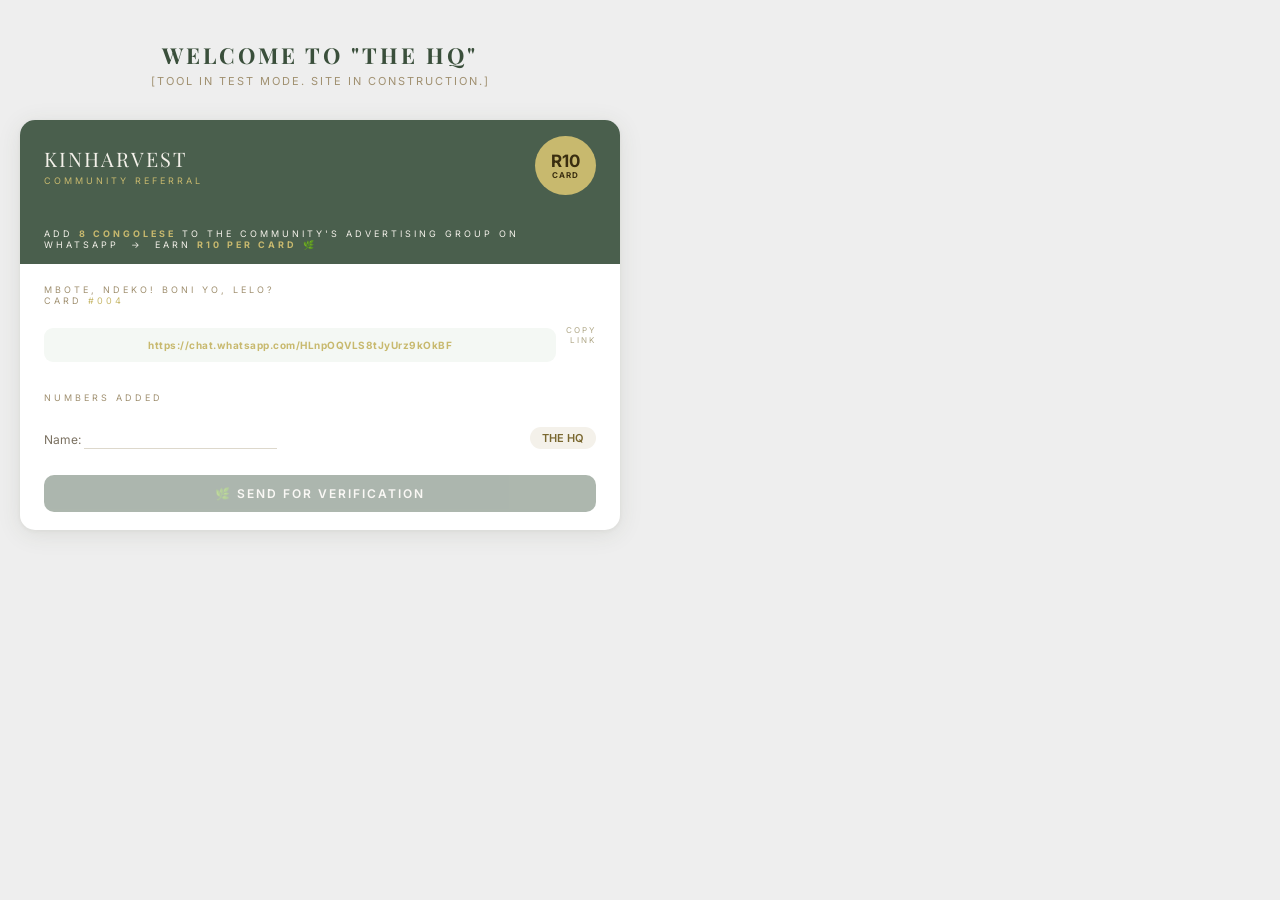
==== hq/index.html @ 48ca047e "Update index.html" ====
<!DOCTYPE html>
<html lang="en">
<head>
<meta charset="UTF-8" />
<meta name="viewport" content="width=device-width, initial-scale=1.0"/>
<title>THE HQ / Loyalty Cards</title>
<style>
  @import url('https://fonts.googleapis.com/css2?family=Playfair+Display:ital,wght@0,700;1,400&family=Inter:wght@400;500;600&display=swap');

  * { margin: 0; padding: 0; font-size: 1em; box-sizing: border-box; }
  
  
  .reward-badge { background: #c8b96e; }
  .brand span,
  .card-number-value,
  .card-rule-inline strong,
  .member-label span,
  .slot-number { color: #c8b96e; }

  body {
    min-height: 100vh;
    background: #eee;
    display: flex;
    flex-direction: column;
    align-items: center;
    gap: 32px;
    padding: 40px 20px 60px;
    font-family: 'Inter', sans-serif;
  }

  .page-title { text-align: center; }
  .page-title h1 {
    font-family: 'Playfair Display', serif;
    font-size: 22px;
    color: #3a4f3b;
    letter-spacing: 3px;
    text-transform: uppercase;
  }
  .page-title p {
    font-size: 11px;
    color: #a09070;
    letter-spacing: 2px;
    text-transform: uppercase;
    margin-top: 4px;
  }

  .section-label {
    width: 100%;
//    max-width: 380px;
    font-size: 10px;
    letter-spacing: 3px;
    text-transform: uppercase;
    color: #a09070;
    border-bottom: 1px solid #ddd8cc;
    padding-bottom: 8px;
  }

  /* CARD */
  .card {
    width: 100%;
//    max-width: 40em;
    background: white;
    border-radius: 15px;
    overflow: hidden;
    box-shadow: 0 4px 24px rgba(60,70,40,0.10), 0 1px 4px rgba(60,70,40,0.06);
  }

  .card-top {
    background: #4A5f4D;
    padding: 16px 24px 14px;
    display: flex;
    justify-content: space-between;
    align-items: center;
  }
  .brand {
    font-family: 'Playfair Display', serif;
    font-size: 20px;
    color: #f4f1ea;
    letter-spacing: 2px;
  }
  .brand span {
    display: block;
    font-family: 'Inter', sans-serif;
    font-size: 9px;
    letter-spacing: 3px;
    text-transform: uppercase;
    margin-top: 3px;
  }
  .reward-badge {
    padding: 1em;
    color: #3a2e10;
    border-radius: 50%;
    display: flex;
    flex-direction: column;
    align-items: center;
    justify-content: center;
    font-weight: 700;
    line-height: 1.1;
    flex-shrink: 0;
  }
  .reward-badge .amount { font-size: 17px; }
  .reward-badge .label { font-size: 8px; letter-spacing: 1px; text-transform: uppercase; }

  /* BODY */
  .card-body { padding: 20px 24px 18px; }

  /* RULE INSIDE BODY */
  .card-rule-inline {
    background: #f4f8f4;
    border-radius: 9px;
    padding: 9px 12px;
    font-size: 10px;
    color: #4A5f4D;
    letter-spacing: 0.5px;
    line-height: 1.6;
    margin-bottom: 16px;
    text-align: center;
    word-break: break-all;
  }

  /* MEMBER ROW */
  .member-row {
    display: flex;
    align-items: center;
    justify-content: space-between;
    gap: 10px;
    margin-bottom: 14px;
  }
  .member-name-block { flex: 1; }
  .member-label {
    font-size: 9px;
    letter-spacing: 3px;
    text-transform: uppercase;
    color: #a09070;
    margin-bottom: 2px;
  }
  .member-name-input {
    width: 100%;
    border: none;
    border-bottom: 1.5px solid #ddd8cc;
    font-family: 'Playfair Display', serif;
    font-size: 17px;
    color: #3a4f3b;
    background: transparent;
    outline: none;
    padding-bottom: 5px;
  }
  .member-name-input::placeholder { color: #ccc5b5; font-style: italic; }
  .member-name-input:focus { border-bottom-color: #4A5f4D; }

  .card-number-block {
    text-align: right;
    flex-shrink: 0;
  }
  .card-number-label {
    font-size: 8px;
    letter-spacing: 2px;
    text-transform: uppercase;
    color: #b0a888;
    display: block;
    margin-bottom: 2px;
  }
  .card-number-value {
    font-size: 13px;
    font-weight: 600;
    letter-spacing: 1px;
  }

  .slots-label {
    font-size: 9px;
    letter-spacing: 3px;
    text-transform: uppercase;
    color: #a09070;
    margin-bottom: 10px;
  }

  /* PHONE SLOTS */
  .phone-grid {
//    display: flex;
//    flex-direction: column;
 //   flex-wrap: wrap;
//    gap: 6px;
    margin-bottom: 14px;
    overflow: auto;
  }
  .phone-slot {
    display: flex; align-items: center; gap: 8px;
    margin: .4em 0;
    width: 50%;
    float: left; overflow: hidden;
  }
  .slot-number {
    font-size: 9px;
    font-weight: 600;
    width: 14px;
    text-align: right;
    flex-shrink: 0;
  }
  .slot-input {
    flex: 1;
    background: #faf8f4;
    border: none;
    border-radius: 7px;
    padding: 5px 10px;
    color: #3a4f3b;
    font-size: 11px;
    font-family: 'Inter', sans-serif;
    letter-spacing: 1px;
    outline: none;
    transition: background 0.2s;
  }
  .slot-input::placeholder { color: #ccc5b5; font-size: 10px; }
  .slot-input:focus { background: #fff; }
  .slot-input.valid   { background: #f4f8f4; color: #3a4f3b; }
  .slot-input.invalid { background: #ede4e4; color: #d9534f; }

  .slot-save {
    width: 30px; height: 30px;
    border-radius: 8px;
    border: none;
    background: #faf8f4;
    display: flex; align-items: center; justify-content: center;
    cursor: pointer;
    flex-shrink: 0;
    transition: background 0.2s;
    font-size: 14px;
  }
  .slot-save:hover:not(:disabled) { background: #fdf6e3; }
  .slot-save:disabled { opacity: 0.35; cursor: not-allowed; }
  .slot-save .icon-save { display: inline; }
  .slot-save .icon-spin { display: none; }
  .slot-save .icon-done { display: none; }
  .slot-save.loading .icon-save { display: none; }
  .slot-save.loading .icon-spin { display: inline; animation: spin 0.7s linear infinite; }
  .slot-save.loading .icon-done { display: none; }
  .slot-save.done .icon-save { display: none; }
  .slot-save.done .icon-spin { display: none; }
  .slot-save.done .icon-done { display: inline; }
  .slot-save.done { background: #eaf4eb; }

  @keyframes spin { from { transform: rotate(0deg); } to { transform: rotate(360deg); } }

  /* PROGRESS */
  .progress-row {
    display: flex;
    justify-content: space-between;
    align-items: center;
//    padding: 12px 0;
    padding-bottom: 12px;
  }
  .progress-text { font-size: 12px; color: #7a7060; }
  .progress-text strong { color: #4A5f4D; font-size: 15px; }
  
  .progress-text-input {
    border: none;
    padding: 0 !important;
    border-bottom: 1.5px solid #ddd8cc;
    font-family: 'Playfair Display', serif;
//    font-size: 17px;
    color: #3a4f3b;
    background: transparent;
    outline: none;
  }
  .progress-text-input::placeholder { color: #ccc5b5; }
  .earned-pill {
    background: #f4f1ea;
    color: #7a6830;
    font-size: 11px;
    font-weight: 600;
    padding: 4px 12px;
    border-radius: 20px;
    transition: all 0.3s;
  }
  .earned-pill.complete { background: #4A5f4D; color: #f4f1ea; }

  .send-verification-btn {
    width: 100%;
    background: #4A5f4D;
    color: #f4f1ea;
    border: none;
    border-radius: 10px;
    padding: 11px;
    font-family: 'Inter', sans-serif;
    font-size: 12px;
    font-weight: 600;
    letter-spacing: 2px;
    text-transform: uppercase;
    cursor: pointer;
    margin-top: 14px;
    transition: all 0.2s;
    display: flex; align-items: center; justify-content: center; gap: 8px;
  }
  .send-verification-btn:hover:not(:disabled) { background: #3a4f3b; }
  .send-verification-btn:disabled { opacity: 0.45; cursor: not-allowed; }
  .send-verification-btn.sent { background: #c8b96e; color: #3a2e10; pointer-events: none; }

  /* STATUS LEGEND */
  .status-legend {
    display: flex;
    gap: 20px;
    padding: 11px 24px;
    background: #faf8f4;
  }
  .legend-item {
    display: flex; align-items: center; gap: 6px;
    font-size: 9px; color: #a09070; letter-spacing: 1px;
  }
  .legend-icon { font-size: 14px; line-height: 1; }

  /* ===================== */
  /* PREVIOUS CARDS GRID   */
  /* ===================== */
  .prev-section {
    width: 100%;
//    max-width: 380px;
  }
  .prev-cards-grid {
    display: grid;
    grid-template-columns: 1fr 1fr;
    gap: 12px;
  }

  .mini-card {
    border-radius: 14px;
    overflow: hidden;
    box-shadow: 0 3px 14px rgba(60,70,40,0.12);
    display: flex;
    flex-direction: column;
    position: relative;
    background: #fff;
  }

  .mini-card-top {
    background: #4A5f4D;
    padding: 7px 10px 6px;
    display: flex;
    justify-content: space-between;
    align-items: center;
    flex-shrink: 0;
  }
  .mini-brand {
    font-family: 'Playfair Display', serif;
    color: #f4f1ea;
    font-size: 10px;
    letter-spacing: 1.5px;
  }
  .mini-card-num {
    font-size: 8px;
    color: #c8b96e;
    letter-spacing: 1px;
    text-align: right;
  }

  .mini-card-body {
    flex: 1;
    padding: 6px 10px 6px;
    display: flex;
    flex-direction: column;
    justify-content: space-between;
  }
  .mini-card-name {
    font-family: 'Playfair Display', serif;
    font-size: 12px;
    color: #3a4f3b;
//    white-space: nowrap;
//    overflow: hidden;
//    text-overflow: ellipsis;
    text-align: center;
  }
  .mini-dots {
    display: flex;
 //   gap: 0;
//    flex-wrap: wrap;
    margin: 4px;
    justify-content: center;
  }
  .mini-dot {
   margin: 0 .1em;
    border-radius: 50%;
    width: 4em; aspect-ratio: 1/1;
 //   flex-shrink: 0;
  }
  .mini-dot.v { background: #c8b96e; }
  .mini-dot.p { background: #ede4e4; }

  .mini-card-footer {
    display: flex;
    justify-content: space-between;
    align-items: center;
  }
  .mini-earned {
    font-size: 10px;
    font-weight: 600;
    color: #4A5f4D;
  }
  .mini-status {
    font-size: 8px;
    padding: 2px 7px;
    border-radius: 8px;
    text-transform: uppercase;
    letter-spacing: 0.8px;
    font-weight: 600;
  }
  .mini-status.paid { background: #eaf4eb; color: #3a7a3c; }
  .mini-status.pending { background: #fdf6e3; color: #9a7820; }

  /* Decorative leaf watermark */
  .mini-card-watermark {
    position: absolute;
    bottom: 4px; right: 8px;
    font-size: 28px;
    opacity: 0.07;
    pointer-events: none;
    line-height: 1;
  }
  
  /*** MEDIA-QUERIES ***/
  
  /*** CUSTOM CSS STYLE ***/
  body { max-width: 40em; }
  input { padding: 1em !important; }
  .card-top:nth-child(2) .brand span { color: #f4f1ea; }
  .card-top:nth-child(2) .brand span strong { color: #c8b96e; }
</style>
</head>
<body>

<div class="page-title">
  <h1>Welcome to "THE HQ"</h1>
				<p>[Tool in test mode. Site in construction.]</p>
</div>

<div class="card">
  <div class="card-top">
    <div class="brand">
      KINHARVEST
      <span>Community Referral</span>
    </div>
    <div class="reward-badge">
      <span class="amount">R10</span>
      <span class="label">card</span>
    </div>
  </div>
  <div class="card-top">
    <div class="brand">
      <span> Add <strong>8 Congolese</strong> to the community's advertising group on whatsapp &nbsp;→&nbsp; earn <strong>R10 per card</strong> 🌿</span>
    </div>
  </div>

  <div class="card-body">
    <div class="member-row">
      <div class="member-name-block">
        <div class="member-label">Mbote, Ndeko! Boni yo, lelo? <br />Card <span>#004</span></div>
        <br />
        <div class="card-rule-inline" behavior="alternate" id="copyLinkBtn2">
          <strong>https://chat.whatsapp.com/HLnpOQVLS8tJyUrz9kOkBF</strong>
        </div>
        <!--<input type="tel" class="member-name-input" id="memberName" placeholder="Enter your phone number…" />-->
      </div>
      <div class="card-number-block">
        <span class="card-number-label" id="copyLinkBtn"><br />Copy<br />Link</span>
        <!--<span class="card-number-value">#004</span>-->
      </div>
    </div>

    <div class="slots-label">Numbers Added</div>
    <div class="phone-grid" id="phoneGrid"></div>

    
    <div class="progress-row">
      <div class="progress-text">
        Name: <strong id="countDisplay"><input type="text" class="progress-text-input" id="memberName" /></strong>
      </div>
      <div class="earned-pill" id="earnedDisplay">THE HQ</div>
    </div>

    <button class="send-verification-btn" id="sendBtn" disabled>
      🌿 Send for Verification
    </button>
  </div>
  
</div>

<div class="prev-section">
  <div class="prev-cards-grid" id="prevCardsGrid"></div>
</div>

<script>
  
  
  const STORAGE_KEY = 'kinharvest_card_004';
  const grid = document.getElementById('phoneGrid');
  const countDisplay = document.getElementById('countDisplay');
  const earnedDisplay = document.getElementById('earnedDisplay');
  const sendBtn = document.getElementById('sendBtn');
  const memberNameInput = document.getElementById('memberName');
  const copyLinkBtn = document.getElementById('copyLinkBtn');
  const copyLinkBtn2 = document.getElementById('copyLinkBtn2');

  const inputs = [];
  const saveBtns = [];
  let autosaveTimers = [];

  const saved = JSON.parse(localStorage.getItem(STORAGE_KEY) || '{}');
  
  if (saved.memberName) memberNameInput.value = saved.memberName;

  /*
  memberNameInput.addEventListener('input', () => {
    clearTimeout(window._nameTimer);
    window._nameTimer = setTimeout(doSave, 3000);
  });
  */
  
  
  copyLinkBtn.addEventListener('click', () => {
    const link = 'https://chat.whatsapp.com/HLnpOQVLS8tJyUrz9kOkBF';
    if (navigator.clipboard) {
      navigator.clipboard.writeText(link).then(() => {
        copyLinkBtn.innerHTML = '📋✓<br />Copied!';
        copyLinkBtn.classList.add('copied');
        setTimeout(() => { copyLinkBtn.innerHTML = 'Copy<br />Link'; copyLinkBtn.classList.remove('copied'); }, 2500);
      });
    } else {
      const ta = document.createElement('textarea');
      ta.value = link;
      document.body.appendChild(ta);
      ta.select();
      document.execCommand('copy');
      document.body.removeChild(ta);
      copyLinkBtn.innerHTML = '📋✓<br />Copied!';
      copyLinkBtn.classList.add('copied');
      setTimeout(() => { copyLinkBtn.innerHTML = ' Copy<br />Link'; copyLinkBtn.classList.remove('copied'); }, 2500);
    }
  });
  copyLinkBtn2.addEventListener('click', () => {
    const link = 'https://chat.whatsapp.com/HLnpOQVLS8tJyUrz9kOkBF';
    if (navigator.clipboard) {
      navigator.clipboard.writeText(link).then(() => {
        copyLinkBtn.innerHTML = '📋✓<br />Copied!';
        copyLinkBtn.classList.add('copied');
        setTimeout(() => { copyLinkBtn.innerHTML = 'Copy<br />Link'; copyLinkBtn.classList.remove('copied'); }, 2500);
      });
    } else {
      const ta = document.createElement('textarea');
      ta.value = link;
      document.body.appendChild(ta);
      ta.select();
      document.execCommand('copy');
      document.body.removeChild(ta);
      copyLinkBtn.innerHTML = '📋✓<br />Copied!';
      copyLinkBtn.classList.add('copied');
      setTimeout(() => { copyLinkBtn.innerHTML = ' Copy<br />Link'; copyLinkBtn.classList.remove('copied'); }, 2500);
    }
  });


  // SA phone validation
  function validatePhone(val) {
    const clean = val.replace(/\s+/g, '');
    // +27 followed by 9 digits
    if (/^\+27\d{9}$/.test(clean)) return 'valid';
    // 0027 followed by 9 digits
    if (/^0027\d{9}$/.test(clean)) return 'valid';
    // 0 followed by 9 digits (10 total)
    if (/^0\d{9}$/.test(clean)) return 'valid';
    // has enough chars but doesn't match = invalid
    if (clean.length >= 10) return 'invalid';
    return 'empty';
  }

  for (let i = 0; i < 8; i++) {
    const slot = document.createElement('div');
    slot.className = 'phone-slot';

    const num = document.createElement('div');
    num.className = 'slot-number';
    num.textContent = i + 1;

    const input = document.createElement('input');
    input.type = 'tel';
    input.className = 'slot-input';
    input.placeholder = '+27 __ ___ ____';
    input.maxLength = 16;
    if (saved.numbers && saved.numbers[i]) {
      input.value = saved.numbers[i];
      const state = validatePhone(saved.numbers[i]);
      if (state === 'valid') input.classList.add('valid');
    }

    const saveBtn = document.createElement('button');
    saveBtn.className = 'slot-save';
    saveBtn.title = 'Save number';
    saveBtn.innerHTML = `
      <span class="icon-save">💾</span>
      <span class="icon-spin">⟳</span>
      <span class="icon-done">✔</span>
    `;
    saveBtn.disabled = true;

    if (saved.numbers && saved.numbers[i] && validatePhone(saved.numbers[i]) === 'valid') {
      saveBtn.classList.add('done');
      saveBtn.disabled = false;
    }

    input.addEventListener('input', () => {
      const state = validatePhone(input.value);
      input.classList.remove('valid', 'invalid');
      if (state === 'valid') {
        input.classList.add('valid');
        saveBtn.disabled = false;
      } else if (state === 'invalid') {
        input.classList.add('invalid');
        saveBtn.disabled = true;
      } else {
        saveBtn.disabled = true;
      }
      // Reset save btn on edit
      saveBtn.classList.remove('done', 'loading');

      // Autosave per slot after 3s
      clearTimeout(autosaveTimers[i]);
      if (state === 'valid') {
        autosaveTimers[i] = setTimeout(() => {
          doSave();
        }, 3000);
      }

      updateSendBtn();
    });

    saveBtn.addEventListener('click', () => {
      if (validatePhone(input.value) !== 'valid') return;
      saveBtn.classList.remove('done');
      saveBtn.classList.add('loading');
      saveBtn.disabled = true;
      setTimeout(() => {
        saveBtn.classList.remove('loading');
        saveBtn.classList.add('done');
        saveBtn.disabled = false;
        doSave();
      }, 2000);
    });

    inputs.push(input);
    saveBtns.push(saveBtn);
    autosaveTimers.push(null);

    slot.appendChild(num);
    slot.appendChild(input);
//    slot.appendChild(saveBtn);
    grid.appendChild(slot);
  }

  updateSendBtn();

  function doSave() {
    const data = {
      memberName: memberNameInput.value,
      numbers: inputs.map(inp => inp.value)
    };
    localStorage.setItem(STORAGE_KEY, JSON.stringify(data));
  }

  function updateSendBtn() {
    const anyValid = inputs.some(inp => validatePhone(inp.value) === 'valid');
    sendBtn.disabled = !anyValid;
  }

  sendBtn.addEventListener('click', () => {
    sendBtn.disabled = true;
    sendBtn.innerHTML = '⏳ Sending…';
    setTimeout(() => {
      sendBtn.classList.add('sent');
      sendBtn.innerHTML = '✓ Sent for Verification';
    }, 1400);
  });

  // =====================
  // PREVIOUS MINI CARDS
  // =====================
  const prevCards = [
    { name: 'Mama Charlene', date: 'May 1, 2026', num: '#001', verified: 10, total: 8, earned: 'R10', status: 'paid' },
    { name: 'Maman Charlene', date: 'May 2, 2026',   num: '#002', verified: 10,  total: 8, earned: 'R10',  status: 'paid' },
    { name: 'Mama Charlene', date: 'May 4th, 2026',    num: '#003', verified: 10,  total: 8, earned: 'R10',  status: 'paid' },
  ];

  const prevGrid = document.getElementById('prevCardsGrid');

  prevCards.forEach(card => {
    const mc = document.createElement('div');
    mc.className = 'mini-card';

    const top = document.createElement('div');
    top.className = 'mini-card-top';
    top.innerHTML = `<span class="mini-brand">Referral Card</span><span class="mini-card-num">${card.num}<br />${card.date}</span>`;

    const body = document.createElement('div');
    body.className = 'mini-card-body';

    const name = document.createElement('div');
    name.className = 'mini-card-name';
    name.innerHTML = `${card.name}!<br />Matondi mingi, ndeko!<br /><br />`;

    const dotsRow = document.createElement('div');
    dotsRow.className = 'mini-dots';
    for (let i = 0; i < card.total; i++) {
      const d = document.createElement('div');
//      d.innerHTML = "AAA";
      d.className = 'mini-dot ' + (i < card.verified ? 'v' : 'p');
      dotsRow.appendChild(d);
    }

    const footer = document.createElement('div');
    footer.className = 'mini-card-footer';
    footer.innerHTML = `
      <span class="mini-earned">${card.earned} earned</span>
      <span class="mini-status ${card.status}">${card.status === 'Paid ✓' : 'Pending'}</span>
    `;

    const watermark = document.createElement('div');
    watermark.className = 'mini-card-watermark';
    watermark.textContent = '🌿';

      
    body.appendChild(dotsRow);
    body.appendChild(name);
    body.appendChild(footer);
    mc.appendChild(top);
    mc.appendChild(body);
    mc.appendChild(watermark);
    prevGrid.prepend(mc);
  });
</script>

</body>
</html>
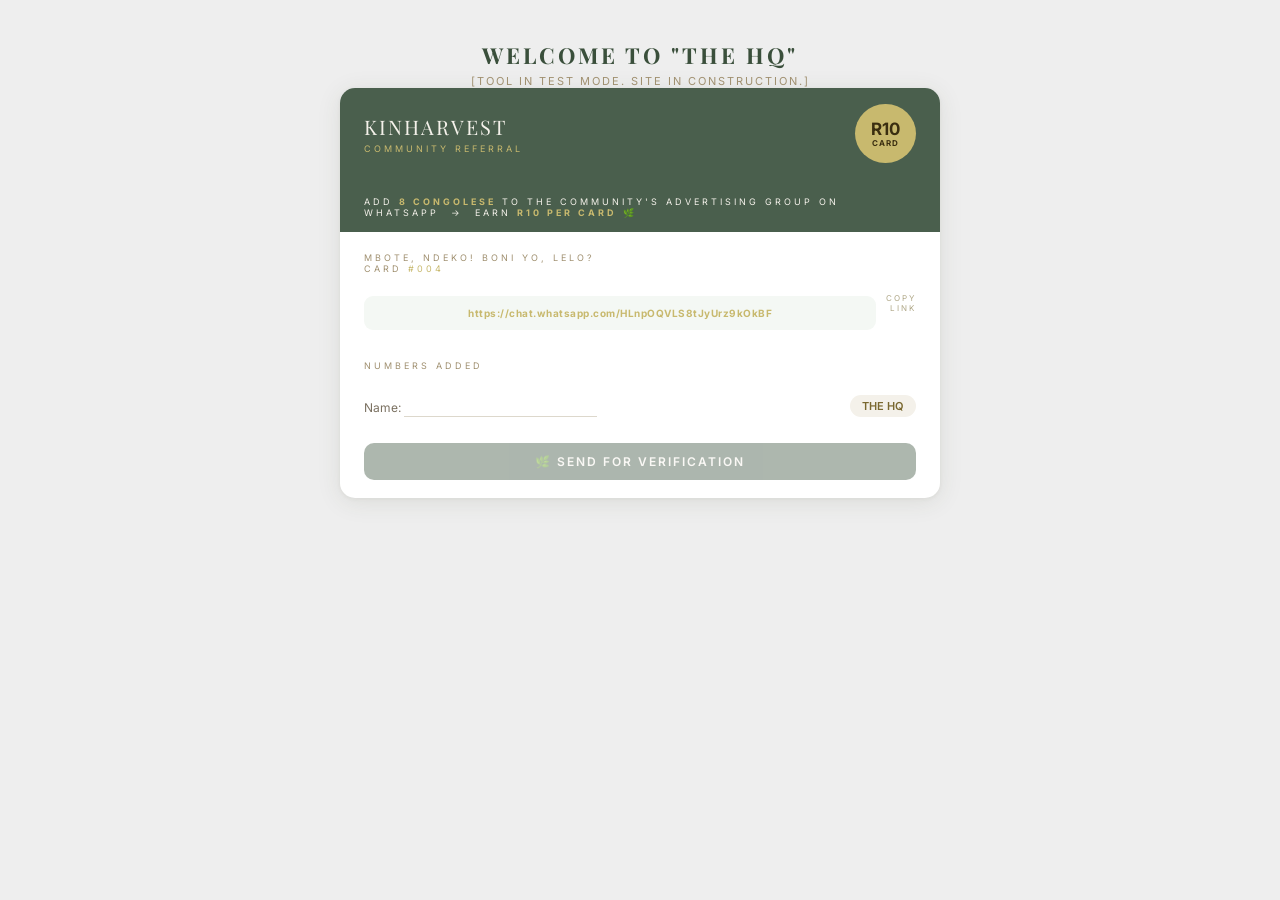
==== commit b8115d21: "Update index.html" ====
--- a/hq/index.html
+++ b/hq/index.html
@@ -417,7 +417,7 @@
   /*** MEDIA-QUERIES ***/
   
   /*** CUSTOM CSS STYLE ***/
-  body { max-width: 40em; }
+  body { max-width: 40em; display: block; margin: auto; }
   input { padding: 1em !important; }
   .card-top:nth-child(2) .brand span { color: #f4f1ea; }
   .card-top:nth-child(2) .brand span strong { color: #c8b96e; }
@@ -734,4 +734,4 @@
 </script>
 
 </body>
-</html>+</html>
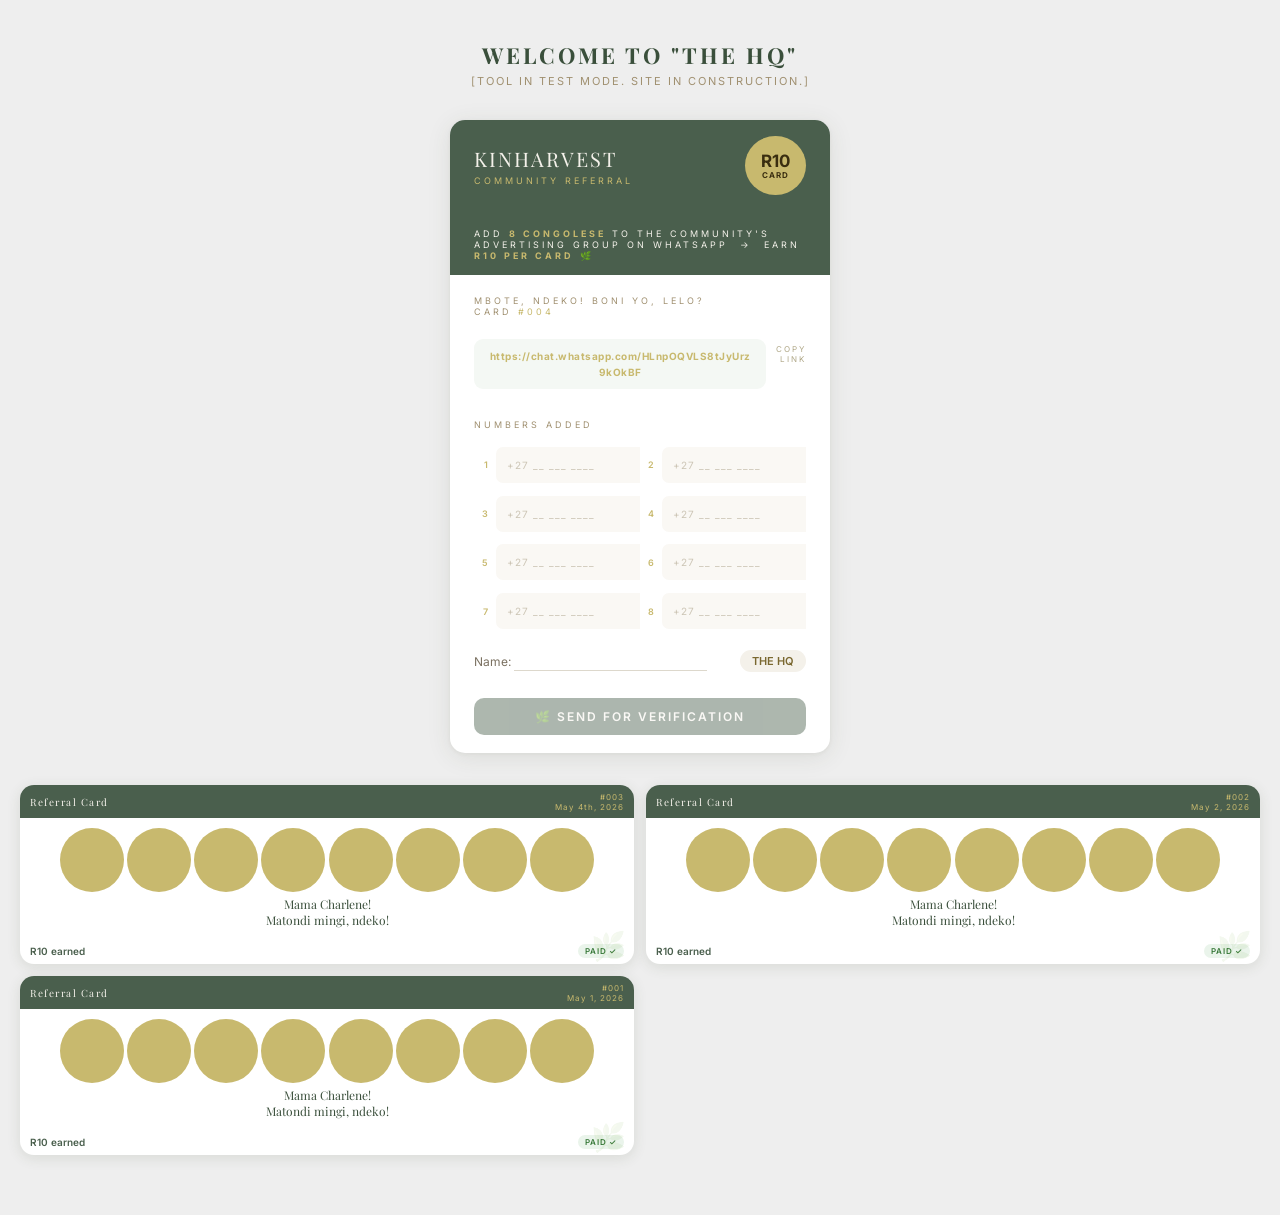
==== commit 587591d5: "Update index.html" ====
--- a/hq/index.html
+++ b/hq/index.html
@@ -46,7 +46,7 @@
 
   .section-label {
     width: 100%;
-//    max-width: 380px;
+    max-width: 380px;
     font-size: 10px;
     letter-spacing: 3px;
     text-transform: uppercase;
@@ -58,7 +58,7 @@
   /* CARD */
   .card {
     width: 100%;
-//    max-width: 40em;
+    max-width: 380px;
     background: white;
     border-radius: 15px;
     overflow: hidden;
@@ -212,7 +212,7 @@
   .slot-input::placeholder { color: #ccc5b5; font-size: 10px; }
   .slot-input:focus { background: #fff; }
   .slot-input.valid   { background: #f4f8f4; color: #3a4f3b; }
-  .slot-input.invalid { background: #ede4e4; color: #d9534f; }
+  .slot-input.invalid { background: #fdf4f4; color: #d9534f; }
 
   .slot-save {
     width: 30px; height: 30px;
@@ -377,11 +377,12 @@
   .mini-dot {
    margin: 0 .1em;
     border-radius: 50%;
+ //   border: 1px solid #e0dbd0;
     width: 4em; aspect-ratio: 1/1;
  //   flex-shrink: 0;
   }
-  .mini-dot.v { background: #c8b96e; }
-  .mini-dot.p { background: #ede4e4; }
+  .mini-dot.v { background: #c8b96e; border-color: #c8b96e; }
+  .mini-dot.p { background: #fdf6e3; border-color: #e0c97a; }
 
   .mini-card-footer {
     display: flex;
@@ -417,7 +418,6 @@
   /*** MEDIA-QUERIES ***/
   
   /*** CUSTOM CSS STYLE ***/
-  body { max-width: 40em; display: block; margin: auto; }
   input { padding: 1em !important; }
   .card-top:nth-child(2) .brand span { color: #f4f1ea; }
   .card-top:nth-child(2) .brand span strong { color: #c8b96e; }
@@ -681,7 +681,7 @@
   // =====================
   const prevCards = [
     { name: 'Mama Charlene', date: 'May 1, 2026', num: '#001', verified: 10, total: 8, earned: 'R10', status: 'paid' },
-    { name: 'Maman Charlene', date: 'May 2, 2026',   num: '#002', verified: 10,  total: 8, earned: 'R10',  status: 'paid' },
+    { name: 'Mama Charlene', date: 'May 2, 2026',   num: '#002', verified: 10,  total: 8, earned: 'R10',  status: 'paid' },
     { name: 'Mama Charlene', date: 'May 4th, 2026',    num: '#003', verified: 10,  total: 8, earned: 'R10',  status: 'paid' },
   ];
 
@@ -706,7 +706,6 @@
     dotsRow.className = 'mini-dots';
     for (let i = 0; i < card.total; i++) {
       const d = document.createElement('div');
-//      d.innerHTML = "AAA";
       d.className = 'mini-dot ' + (i < card.verified ? 'v' : 'p');
       dotsRow.appendChild(d);
     }
@@ -715,7 +714,7 @@
     footer.className = 'mini-card-footer';
     footer.innerHTML = `
       <span class="mini-earned">${card.earned} earned</span>
-      <span class="mini-status ${card.status}">${card.status === 'Paid ✓' : 'Pending'}</span>
+      <span class="mini-status ${card.status}">${card.status === 'paid' ? 'Paid ✓' : 'Pending'}</span>
     `;
 
     const watermark = document.createElement('div');
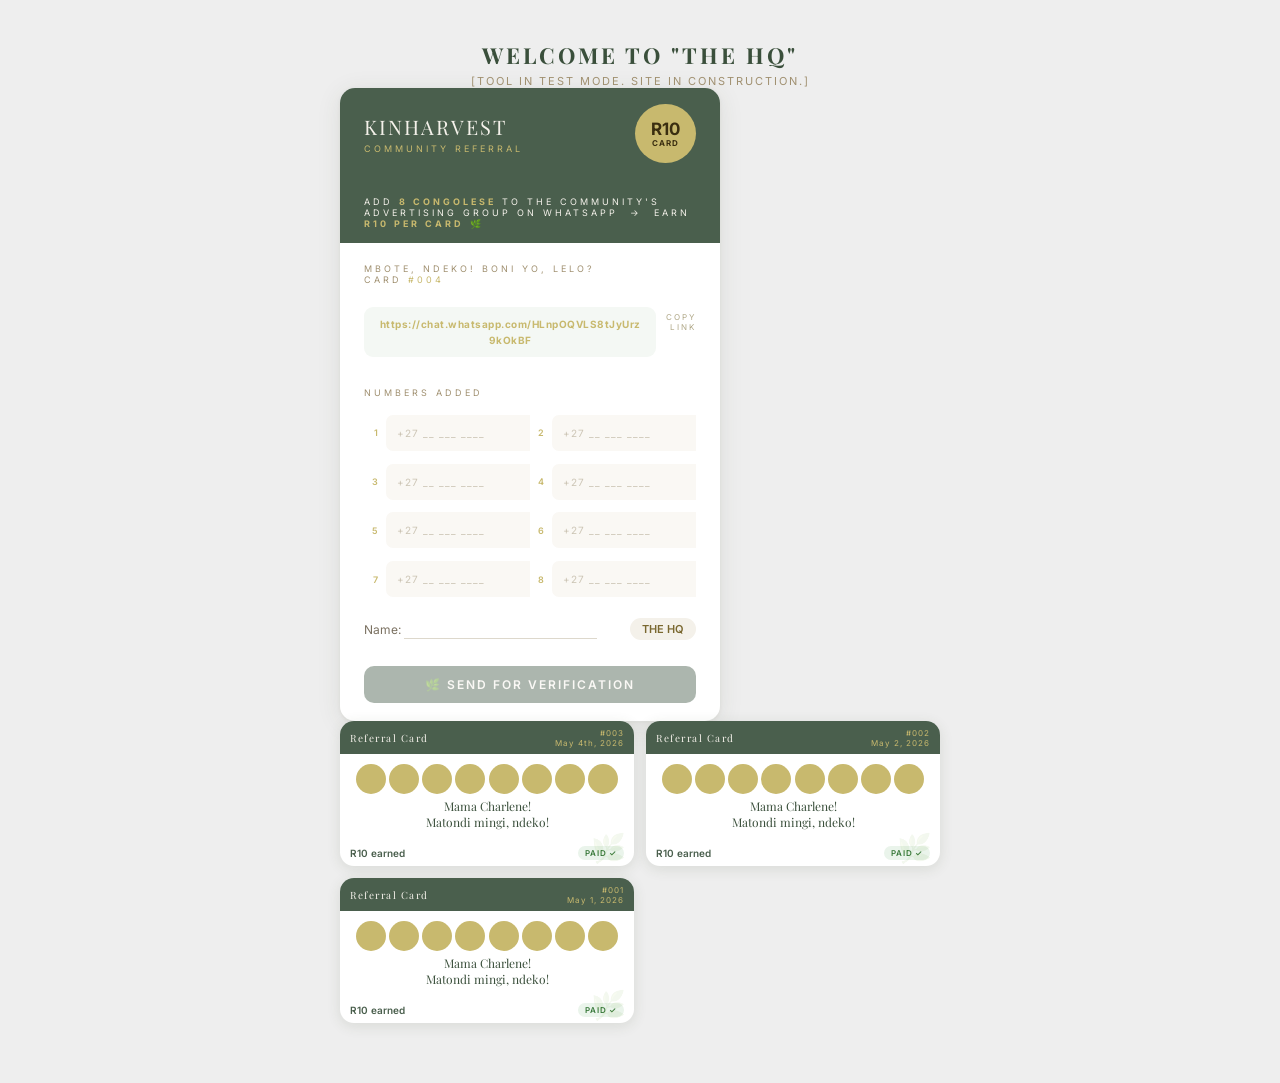
==== commit d68961f7: "Update index.html" ====
--- a/hq/index.html
+++ b/hq/index.html
@@ -418,6 +418,7 @@
   /*** MEDIA-QUERIES ***/
   
   /*** CUSTOM CSS STYLE ***/
+	body { max-width: 40em; display: block; margin: auto; }
   input { padding: 1em !important; }
   .card-top:nth-child(2) .brand span { color: #f4f1ea; }
   .card-top:nth-child(2) .brand span strong { color: #c8b96e; }
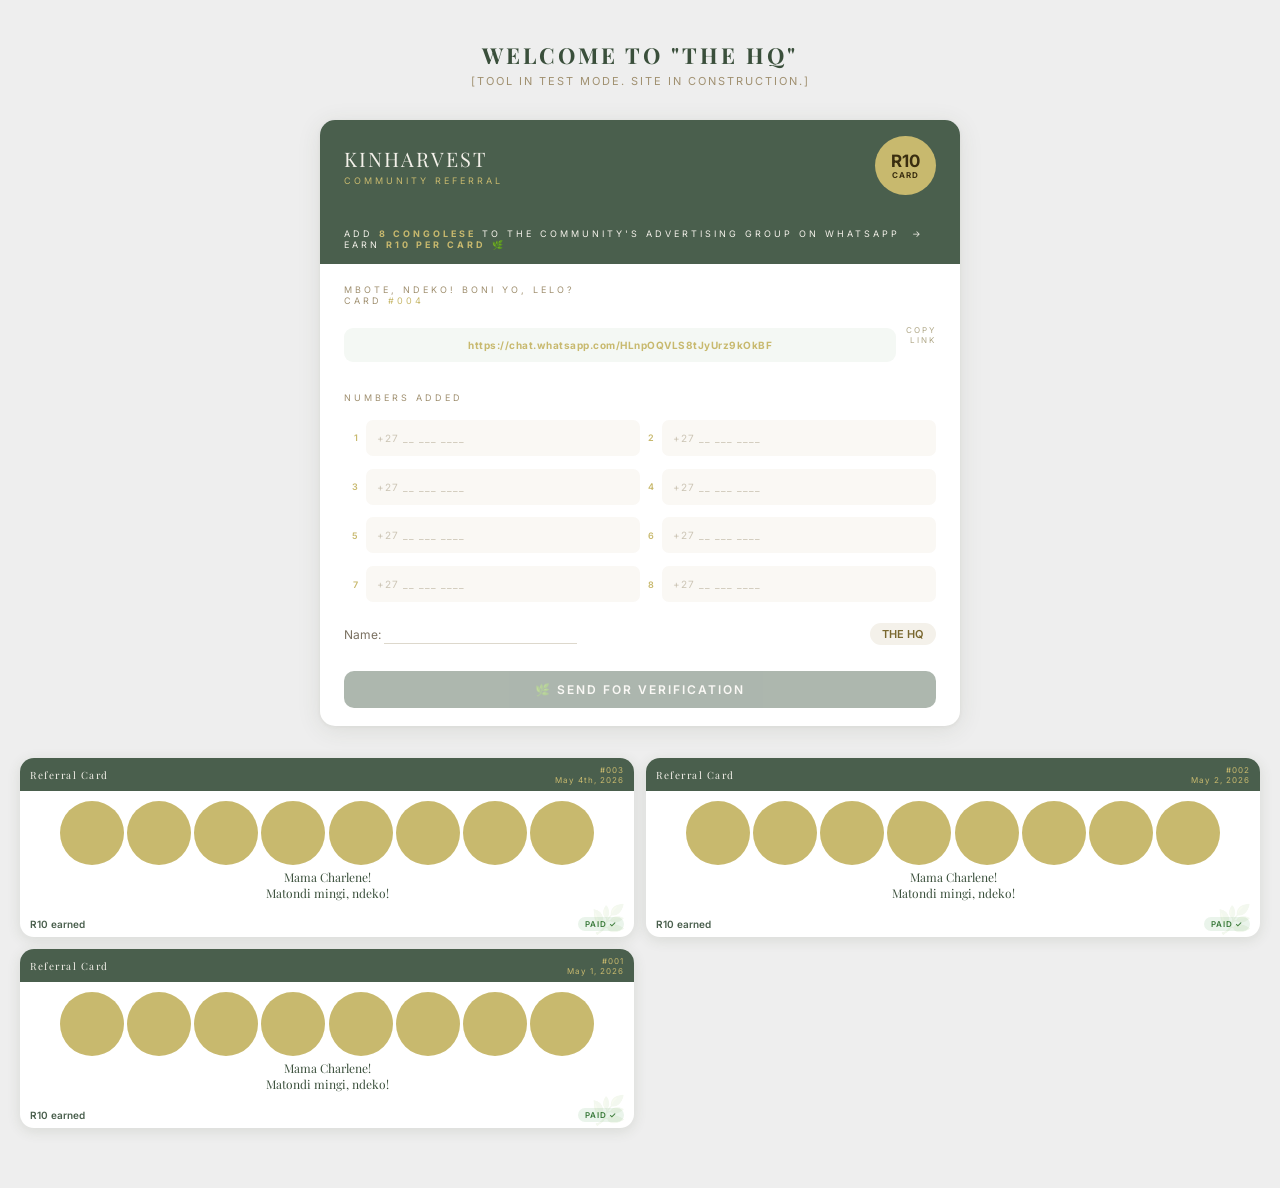
==== commit cb42ae46: "Update index.html" ====
--- a/hq/index.html
+++ b/hq/index.html
@@ -418,7 +418,7 @@
   /*** MEDIA-QUERIES ***/
   
   /*** CUSTOM CSS STYLE ***/
-	body { max-width: 40em; display: block; margin: auto; }
+	.card { max-width: 40em; display: block; margin: auto; }
   input { padding: 1em !important; }
   .card-top:nth-child(2) .brand span { color: #f4f1ea; }
   .card-top:nth-child(2) .brand span strong { color: #c8b96e; }
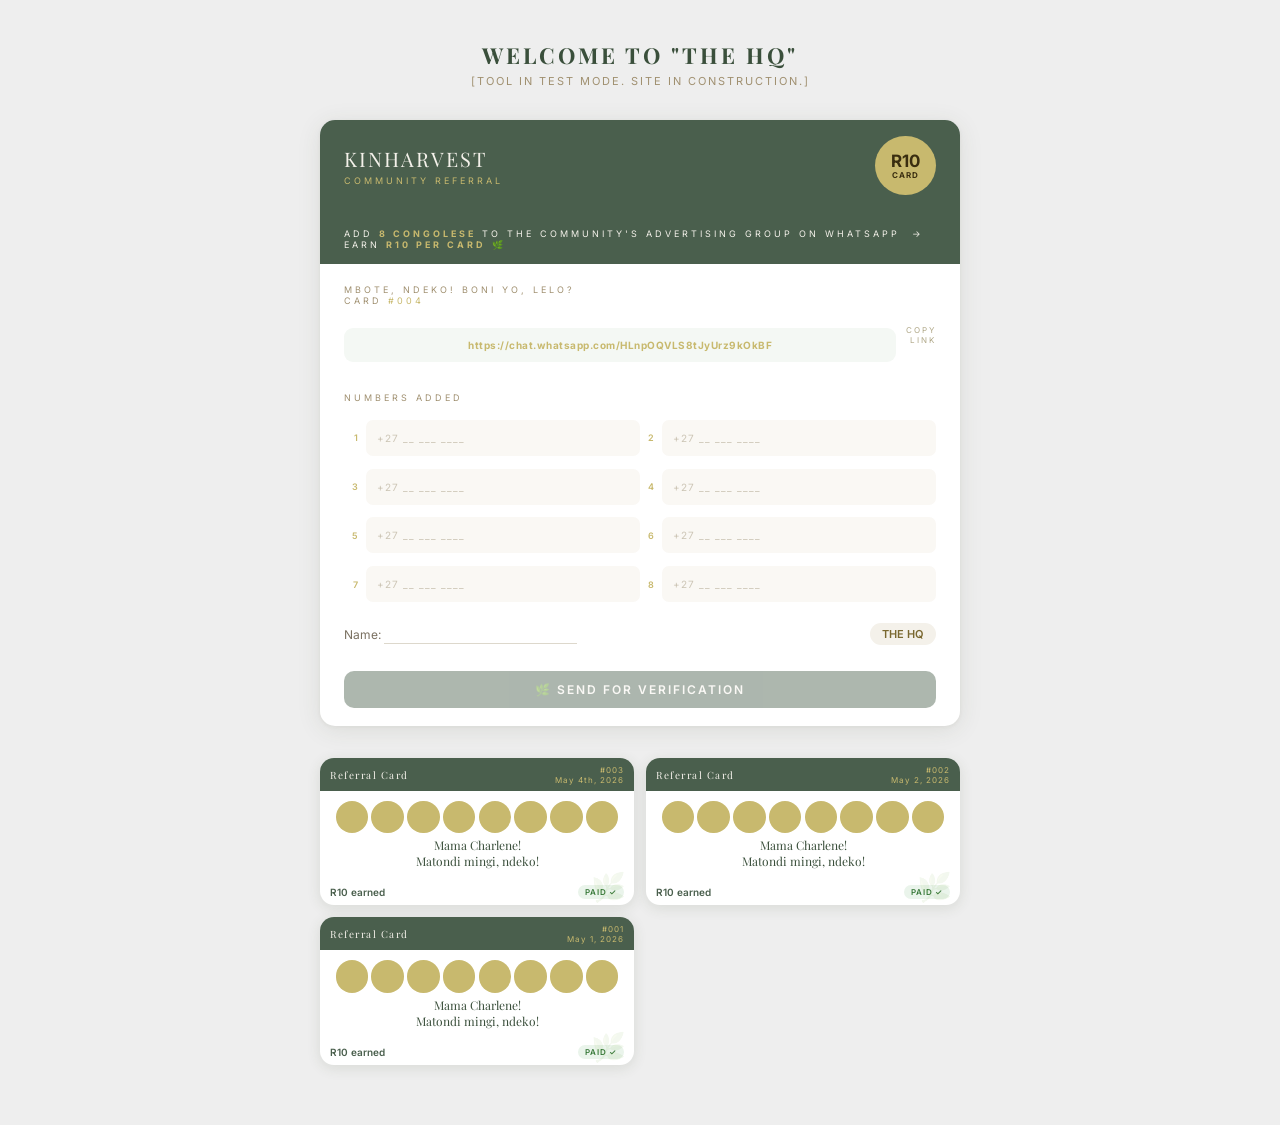
==== commit 3003a17e: "Update index.html" ====
--- a/hq/index.html
+++ b/hq/index.html
@@ -418,7 +418,8 @@
   /*** MEDIA-QUERIES ***/
   
   /*** CUSTOM CSS STYLE ***/
-	.card { max-width: 40em; display: block; margin: auto; }
+	.card,
+	.prev-section { max-width: 40em; display: block; margin: auto; }
   input { padding: 1em !important; }
   .card-top:nth-child(2) .brand span { color: #f4f1ea; }
   .card-top:nth-child(2) .brand span strong { color: #c8b96e; }
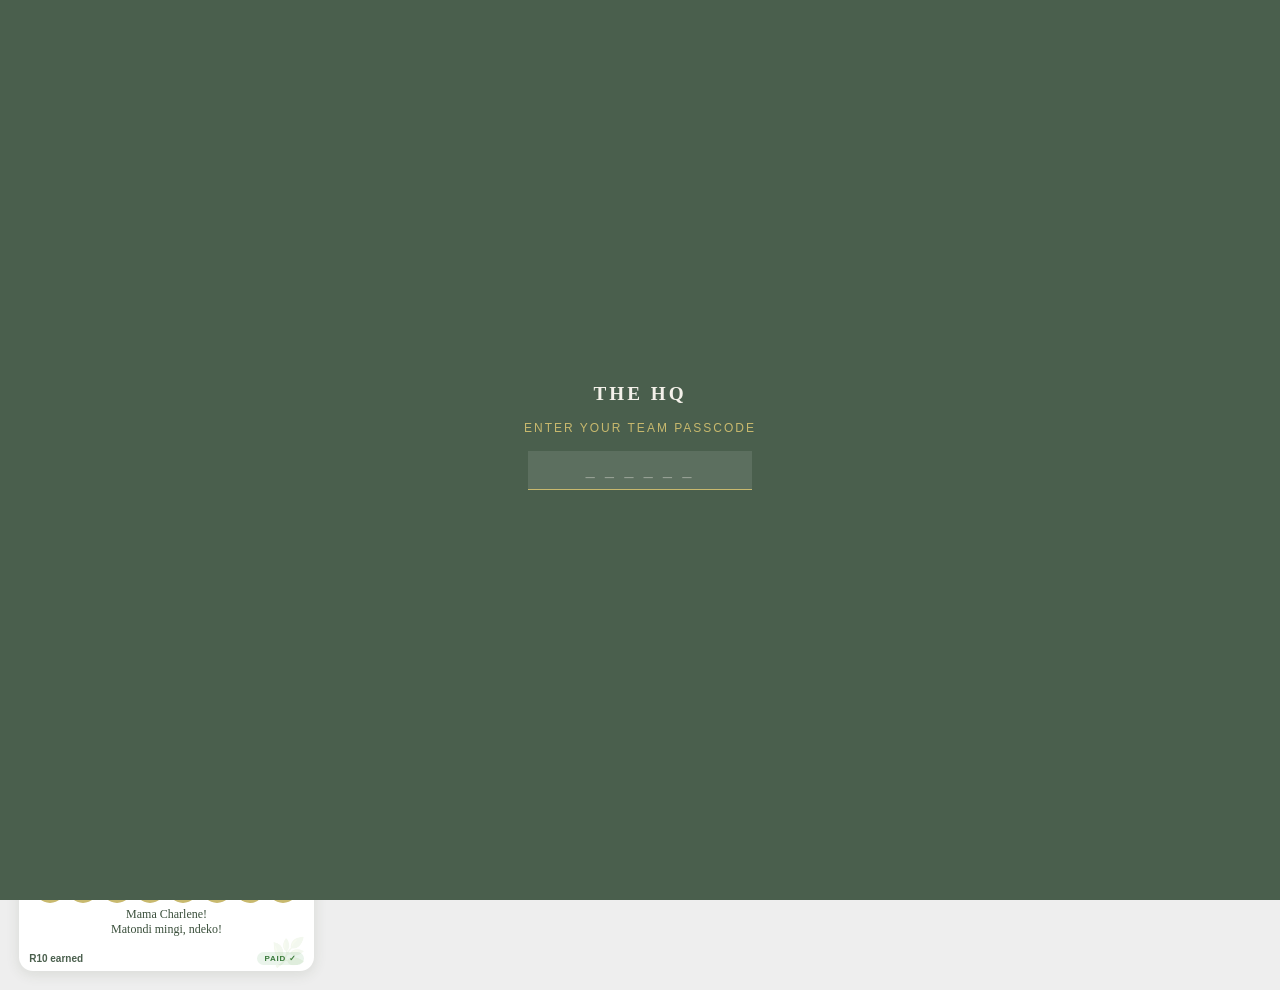
==== commit 2f333648: "Update index.html" ====
--- a/hq/index.html
+++ b/hq/index.html
@@ -1,32 +1,87 @@
 <!DOCTYPE html>
 <html lang="en">
-<head>
-<meta charset="UTF-8" />
-<meta name="viewport" content="width=device-width, initial-scale=1.0"/>
-<title>THE HQ / Loyalty Cards</title>
-<style>
-  @import url('https://fonts.googleapis.com/css2?family=Playfair+Display:ital,wght@0,700;1,400&family=Inter:wght@400;500;600&display=swap');
-
-  * { margin: 0; padding: 0; font-size: 1em; box-sizing: border-box; }
-  
-  
-  .reward-badge { background: #c8b96e; }
-  .brand span,
-  .card-number-value,
-  .card-rule-inline strong,
-  .member-label span,
-  .slot-number { color: #c8b96e; }
-
-  body {
-    min-height: 100vh;
-    background: #eee;
-    display: flex;
-    flex-direction: column;
-    align-items: center;
-    gap: 32px;
-    padding: 40px 20px 60px;
-    font-family: 'Inter', sans-serif;
-  }
+				<head>
+								<meta charset="UTF-8" />
+								<meta name="viewport" content="width=device-width, initial-scale=1.0"/>
+								<title>THE HQ / Loyalty Cards</title>
+				  
+				  		<style>
+				  						/*** RESET ***/
+				  						* { margin: 0; padding: 0; font-size: 1em; box-sizing: border-box; }
+				  						/*** END RESET ***/
+				  
+				  						/*** COLORS ***/
+				  						.reward-badge { background: #c8b96e; }
+				  						.brand span,
+				  						.card-number-value,
+				  						.card-rule-inline strong,
+				  						.member-label span,
+				  						.slot-number { color: #c8b96e; }
+				  
+				  						body { background-color: #eee; }
+				  						/*** END COLORS ***/
+				  						
+				  						/*** FONTS ***/
+				  						@import url('https://fonts.googleapis.com/css2?family=Playfair+Display:ital,wght@0,700;1,400&family=Inter:wght@400;500;600&display=swap');
+				  
+				  						body { font-family: 'Inter', sans-serif; }
+				  						/*** END FONTS ***/
+				  
+				  						/*** COMPONENTS ***/
+				  										/*** COMMONS ***/
+				  										body { padding: 1.2em; }
+				  
+				  										/*** .card ***/
+				  										.card { margin: 1em 0; }
+				  						/*** END COMPONENTS ***/
+				  
+				  						/*** LIBRARIES ***/
+				  										/*** .passcode-wall ***/
+				  														.passcode-wall {
+				  														  		position: fixed; inset: 0; z-index: 9999;
+				  														  		background: #4A5f4D;
+				  														  		display: flex;
+				  														  		flex-direction: column;
+				  														  		align-items: center;
+				  														  		justify-content: center;
+				  														  		gap: 1em;
+				  														  		font-family: 'Inter', sans-serif;
+				  														}
+.passcode-wall h2 {
+    font-family: 'Playfair Display', serif;
+    color: #f4f1ea;
+    letter-spacing: 3px;
+    text-transform: uppercase;
+    font-size: 1.2em;
+}
+.passcode-wall p {
+    color: #c8b96e;
+    font-size: 0.75em;
+    letter-spacing: 2px;
+    text-transform: uppercase;
+}
+.passcode-wall input {
+    background: rgba(255,255,255,0.1);
+    border: none;
+    border-bottom: 1.5px solid #c8b96e;
+    color: #f4f1ea;
+    padding: 0.6em 1em !important;
+    font-size: 1em;
+    outline: none;
+    text-align: center;
+    letter-spacing: 3px;
+    width: 14em;
+    border-radius: 0;
+}
+.passcode-wall input::placeholder { color: rgba(244,241,234,0.4); }
+.passcode-wall .error {
+    color: #e07070;
+    font-size: 0.7em;
+    letter-spacing: 1px;
+    min-height: 1em;
+}
+.passcode-wall.hidden { display: none; }
+				  
 
   .page-title { text-align: center; }
   .page-title h1 {
@@ -46,7 +101,7 @@
 
   .section-label {
     width: 100%;
-    max-width: 380px;
+//    max-width: 380px;
     font-size: 10px;
     letter-spacing: 3px;
     text-transform: uppercase;
@@ -58,7 +113,7 @@
   /* CARD */
   .card {
     width: 100%;
-    max-width: 380px;
+//    max-width: 40em;
     background: white;
     border-radius: 15px;
     overflow: hidden;
@@ -212,7 +267,7 @@
   .slot-input::placeholder { color: #ccc5b5; font-size: 10px; }
   .slot-input:focus { background: #fff; }
   .slot-input.valid   { background: #f4f8f4; color: #3a4f3b; }
-  .slot-input.invalid { background: #fdf4f4; color: #d9534f; }
+  .slot-input.invalid { background: #ede4e4; color: #d9534f; }
 
   .slot-save {
     width: 30px; height: 30px;
@@ -377,12 +432,11 @@
   .mini-dot {
    margin: 0 .1em;
     border-radius: 50%;
- //   border: 1px solid #e0dbd0;
     width: 4em; aspect-ratio: 1/1;
  //   flex-shrink: 0;
   }
-  .mini-dot.v { background: #c8b96e; border-color: #c8b96e; }
-  .mini-dot.p { background: #fdf6e3; border-color: #e0c97a; }
+  .mini-dot.v { background: #c8b96e; }
+  .mini-dot.p { background: #ede4e4; }
 
   .mini-card-footer {
     display: flex;
@@ -418,8 +472,7 @@
   /*** MEDIA-QUERIES ***/
   
   /*** CUSTOM CSS STYLE ***/
-	.card,
-	.prev-section { max-width: 40em; display: block; margin: auto; }
+  body { max-width: 40em; }
   input { padding: 1em !important; }
   .card-top:nth-child(2) .brand span { color: #f4f1ea; }
   .card-top:nth-child(2) .brand span strong { color: #c8b96e; }
@@ -486,6 +539,19 @@
 <div class="prev-section">
   <div class="prev-cards-grid" id="prevCardsGrid"></div>
 </div>
+  
+  <!-- PASSCODE WALL -->
+<article class="passcode-wall" id="passcodeWall">
+    <h2>THE HQ</h2>
+    <p>Enter your team passcode</p>
+    <input 
+        type="password" 
+        id="passcodeInput" 
+        placeholder="_ _ _ _ _ _"
+        autocomplete="off"
+    />
+    <div class="error" id="passcodeError"></div>
+</article>
 
 <script>
   
@@ -683,7 +749,7 @@
   // =====================
   const prevCards = [
     { name: 'Mama Charlene', date: 'May 1, 2026', num: '#001', verified: 10, total: 8, earned: 'R10', status: 'paid' },
-    { name: 'Mama Charlene', date: 'May 2, 2026',   num: '#002', verified: 10,  total: 8, earned: 'R10',  status: 'paid' },
+    { name: 'Maman Charlene', date: 'May 2, 2026',   num: '#002', verified: 10,  total: 8, earned: 'R10',  status: 'paid' },
     { name: 'Mama Charlene', date: 'May 4th, 2026',    num: '#003', verified: 10,  total: 8, earned: 'R10',  status: 'paid' },
   ];
 
@@ -708,6 +774,7 @@
     dotsRow.className = 'mini-dots';
     for (let i = 0; i < card.total; i++) {
       const d = document.createElement('div');
+//      d.innerHTML = "AAA";
       d.className = 'mini-dot ' + (i < card.verified ? 'v' : 'p');
       dotsRow.appendChild(d);
     }
@@ -732,7 +799,40 @@
     mc.appendChild(watermark);
     prevGrid.prepend(mc);
   });
+    
+    /* ===================== */
+/* PASSCODE WALL         */
+/* ===================== */
+const PASSCODES = {
+    'Mama Charlene': 'pondu2026',
+    'Madam Ella':    'harvest01',
+    'Team HQ':       'thehq2026',
+};
+
+const passcodeWall  = document.getElementById('passcodeWall');
+const passcodeInput = document.getElementById('passcodeInput');
+const passcodeError = document.getElementById('passcodeError');
+
+// Check if already unlocked in this session
+if (sessionStorage.getItem('hq_unlocked') === 'true') {
+    passcodeWall.classList.add('hidden');
+}
+
+passcodeInput.addEventListener('keydown', (e) => {
+    if (e.key !== 'Enter') return;
+    const val = passcodeInput.value.trim();
+    const match = Object.values(PASSCODES).includes(val);
+
+    if (match) {
+        sessionStorage.setItem('hq_unlocked', 'true');
+        passcodeWall.classList.add('hidden');
+    } else {
+        passcodeError.textContent = 'Incorrect passcode. Try again.';
+        passcodeInput.value = '';
+        setTimeout(() => passcodeError.textContent = '', 2500);
+    }
+});
 </script>
 
 </body>
-</html>
+</html>
